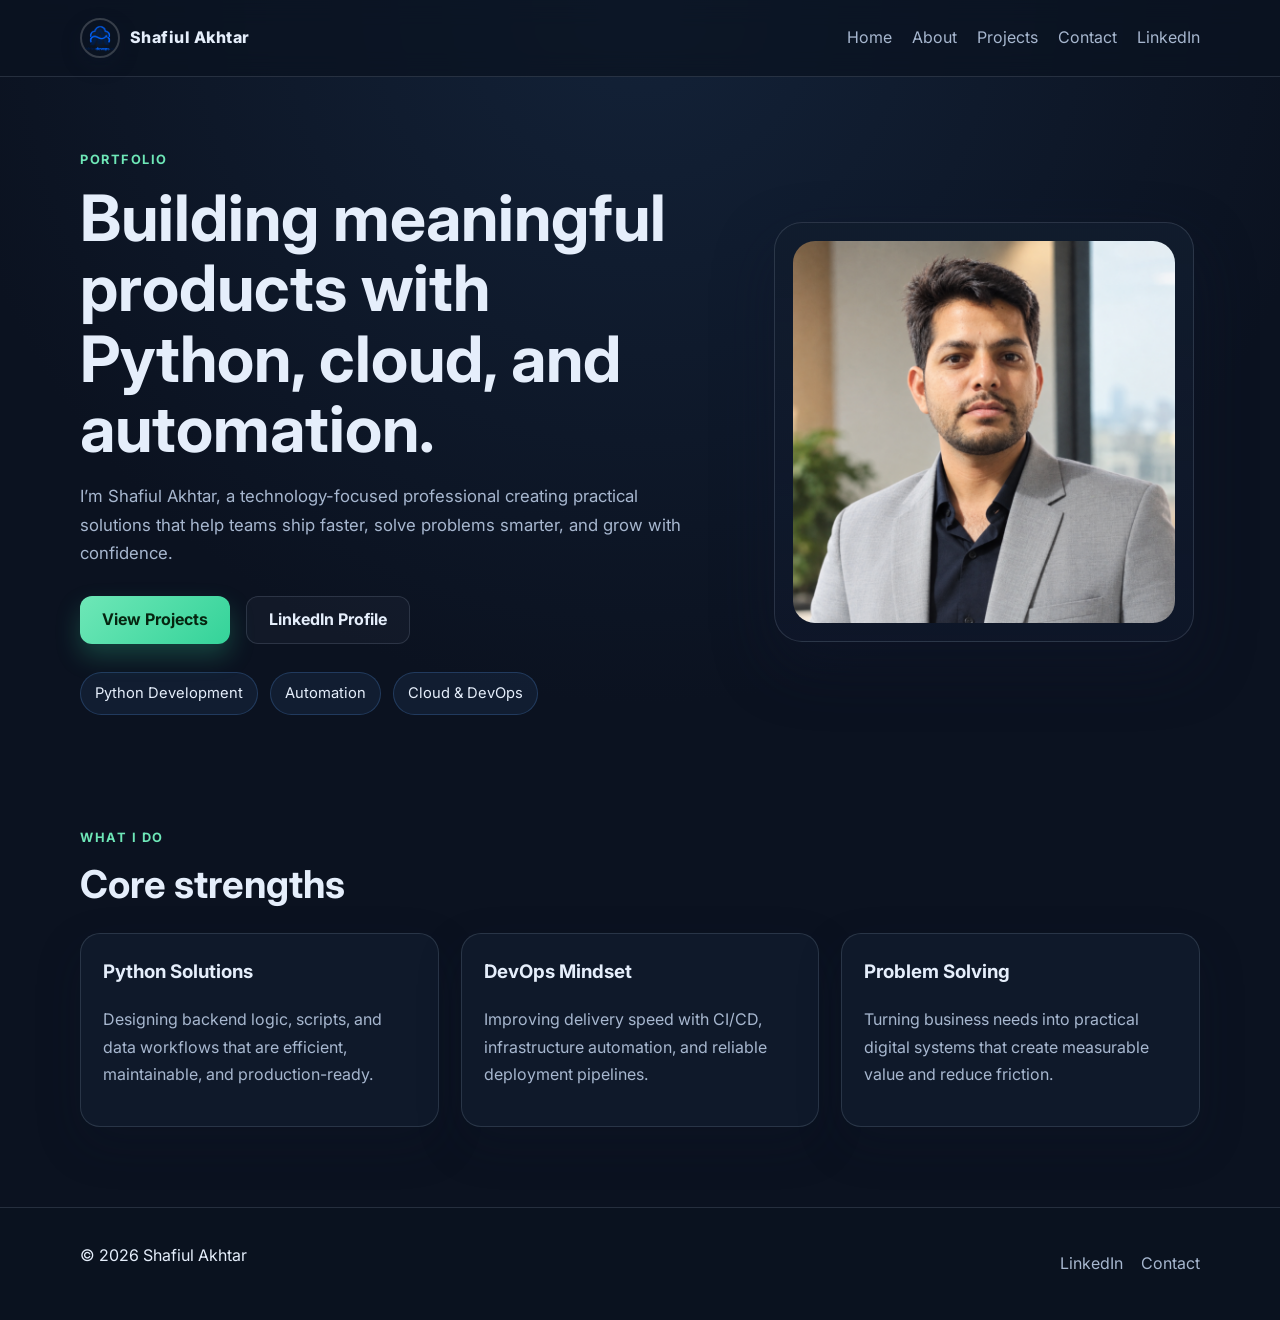
==== index.html @ 08b95251 "Convert project to static HTML/CSS site" ====
<!DOCTYPE html>
<html lang="en">
  <head>
    <meta charset="UTF-8" />
    <meta name="viewport" content="width=device-width, initial-scale=1.0" />
    <title>Home | Shafiul Akhtar</title>
    <meta name="description" content="Portfolio website for Shafiul Akhtar." />
    <link rel="preconnect" href="https://fonts.googleapis.com" />
    <link rel="preconnect" href="https://fonts.gstatic.com" crossorigin />
    <link href="https://fonts.googleapis.com/css2?family=Inter:wght@400;500;600;700;800&display=swap" rel="stylesheet" />
    <link rel="icon" type="image/png" href="static/images/logo.png" />
    <link rel="shortcut icon" type="image/png" href="static/images/logo.png" />
    <link rel="stylesheet" href="static/css/styles.css" />
  </head>
  <body>
    <header class="site-header">
      <div class="container nav-container">
        <a href="index.html" class="brand" aria-label="Shafiul Akhtar home">
          <img src="static/images/logo.png" alt="Shafiul Akhtar logo" class="brand-mark" />
          <span>Shafiul Akhtar</span>
        </a>
        <nav class="main-nav" aria-label="Main navigation">
          <a href="index.html">Home</a>
          <a href="about.html">About</a>
          <a href="projects.html">Projects</a>
          <a href="contact.html">Contact</a>
          <a href="https://www.linkedin.com/in/shafiul-akhtar-9606b3116" target="_blank" rel="noreferrer">LinkedIn</a>
        </nav>
      </div>
    </header>

    <main>
      <section class="hero">
        <div class="container hero-layout">
          <div class="hero-copy">
            <p class="eyebrow">Portfolio</p>
            <h1>Building meaningful products with Python, cloud, and automation.</h1>
            <p class="intro">
              I’m Shafiul Akhtar, a technology-focused professional creating practical solutions that help teams ship faster, solve problems smarter, and grow with confidence.
            </p>
            <div class="cta-row">
              <a class="primary-btn" href="projects.html">View Projects</a>
              <a class="secondary-btn" href="https://www.linkedin.com/in/shafiul-akhtar-9606b3116" target="_blank" rel="noreferrer">LinkedIn Profile</a>
            </div>
            <ul class="highlights">
              <li>Python Development</li>
              <li>Automation</li>
              <li>Cloud &amp; DevOps</li>
            </ul>
          </div>

          <div class="hero-visual">
            <div class="profile-card">
              <img src="static/images/profile_placeholder.png" alt="Shafiul Akhtar profile" class="profile-image" />
            </div>
          </div>
        </div>
      </section>

      <section class="featured section-spacing">
        <div class="container">
          <div class="section-heading">
            <p class="eyebrow">What I do</p>
            <h2>Core strengths</h2>
          </div>
          <div class="feature-grid">
            <article class="feature-card">
              <h3>Python Solutions</h3>
              <p>Designing backend logic, scripts, and data workflows that are efficient, maintainable, and production-ready.</p>
            </article>
            <article class="feature-card">
              <h3>DevOps Mindset</h3>
              <p>Improving delivery speed with CI/CD, infrastructure automation, and reliable deployment pipelines.</p>
            </article>
            <article class="feature-card">
              <h3>Problem Solving</h3>
              <p>Turning business needs into practical digital systems that create measurable value and reduce friction.</p>
            </article>
          </div>
        </div>
      </section>
    </main>

    <footer class="site-footer">
      <div class="container footer-content">
        <p>© 2026 Shafiul Akhtar</p>
        <div class="footer-links">
          <a href="https://www.linkedin.com/in/shafiul-akhtar-9606b3116" target="_blank" rel="noreferrer">LinkedIn</a>
          <a href="contact.html">Contact</a>
        </div>
      </div>
    </footer>
  </body>
</html>
---- static/css/styles.css ----
:root {
  --bg: #0b1220;
  --bg-soft: #111c2d;
  --panel: rgba(17, 28, 45, 0.8);
  --panel-border: rgba(148, 163, 184, 0.2);
  --text: #e5eefb;
  --muted: #a7b7cf;
  --primary: #6ee7b7;
  --primary-strong: #34d399;
  --accent: #60a5fa;
  --shadow: rgba(15, 23, 42, 0.45);
}

* {
  box-sizing: border-box;
}

html {
  scroll-behavior: smooth;
}

body {
  margin: 0;
  font-family: "Inter", sans-serif;
  background: radial-gradient(circle at top, #132238 0%, var(--bg) 48%);
  color: var(--text);
  line-height: 1.7;
}

a {
  color: inherit;
  text-decoration: none;
}

img {
  max-width: 100%;
  display: block;
}

.container {
  width: min(1120px, calc(100% - 32px));
  margin: 0 auto;
}

.section-spacing {
  padding: 80px 0;
}

.site-header {
  position: sticky;
  top: 0;
  z-index: 50;
  backdrop-filter: blur(12px);
  background: rgba(11, 18, 32, 0.72);
  border-bottom: 1px solid var(--panel-border);
}

.nav-container,
.footer-content {
  display: flex;
  align-items: center;
  justify-content: space-between;
  gap: 20px;
  min-height: 76px;
}

.brand {
  display: inline-flex;
  align-items: center;
  gap: 10px;
  font-weight: 800;
  letter-spacing: 0.03em;
  color: var(--text);
}

.brand-mark {
  width: 40px;
  height: 40px;
  border-radius: 50%;
  object-fit: cover;
  border: 2px solid rgba(255, 255, 255, 0.18);
  box-shadow: 0 8px 18px rgba(15, 23, 42, 0.35);
}

.main-nav {
  display: flex;
  align-items: center;
  gap: 20px;
  flex-wrap: wrap;
}

.main-nav a,
.footer-links a {
  color: var(--muted);
  transition: color 0.2s ease;
}

.main-nav a:hover,
.footer-links a:hover {
  color: var(--text);
}

.hero {
  padding: 72px 0 32px;
}

.hero-layout,
.about-layout,
.contact-layout {
  display: grid;
  grid-template-columns: 1.2fr 0.8fr;
  gap: 40px;
  align-items: center;
}

.eyebrow {
  margin: 0 0 12px;
  color: var(--primary);
  font-size: 0.8rem;
  font-weight: 700;
  letter-spacing: 0.12em;
  text-transform: uppercase;
}

h1,
h2,
h3,
p {
  margin-top: 0;
}

h1 {
  font-size: clamp(2.2rem, 5vw, 4rem);
  line-height: 1.1;
  margin-bottom: 18px;
}

h2 {
  font-size: clamp(1.8rem, 3vw, 2.6rem);
  line-height: 1.2;
  margin-bottom: 18px;
}

.intro {
  font-size: 1.05rem;
  color: var(--muted);
  max-width: 620px;
}

.cta-row {
  display: flex;
  flex-wrap: wrap;
  gap: 16px;
  margin-top: 28px;
}

.primary-btn,
.secondary-btn {
  display: inline-flex;
  align-items: center;
  justify-content: center;
  min-height: 48px;
  padding: 0 22px;
  border-radius: 12px;
  font-weight: 700;
  transition: transform 0.2s ease, box-shadow 0.2s ease;
}

.primary-btn {
  background: linear-gradient(135deg, var(--primary), var(--primary-strong));
  color: #062510;
  box-shadow: 0 12px 24px rgba(52, 211, 153, 0.25);
}

.secondary-btn {
  border: 1px solid var(--panel-border);
  background: rgba(148, 163, 184, 0.05);
  color: var(--text);
}

.primary-btn:hover,
.secondary-btn:hover {
  transform: translateY(-1px);
}

.highlights {
  list-style: none;
  padding: 0;
  margin: 28px 0 0;
  display: flex;
  flex-wrap: wrap;
  gap: 12px;
}

.highlights li {
  background: rgba(96, 165, 250, 0.08);
  color: var(--text);
  border: 1px solid rgba(96, 165, 250, 0.22);
  border-radius: 999px;
  padding: 8px 14px;
  font-size: 0.92rem;
}

.hero-visual,
.about-visual {
  display: flex;
  justify-content: center;
}

.profile-card {
  width: min(420px, 100%);
  background: linear-gradient(180deg, rgba(17, 28, 45, 0.96), rgba(15, 23, 42, 0.82));
  border: 1px solid var(--panel-border);
  border-radius: 28px;
  padding: 18px;
  box-shadow: 0 24px 60px var(--shadow);
}

.small-card {
  width: min(340px, 100%);
}

.profile-image {
  width: 100%;
  aspect-ratio: 1 / 1;
  object-fit: cover;
  border-radius: 22px;
  background: #1f2f46;
}

.section-heading {
  margin-bottom: 26px;
}

.feature-grid,
.project-grid {
  display: grid;
  grid-template-columns: repeat(3, minmax(0, 1fr));
  gap: 22px;
}

.feature-card,
.project-card,
.contact-panel,
.contact-form {
  background: var(--panel);
  border: 1px solid var(--panel-border);
  border-radius: 20px;
  box-shadow: 0 18px 45px rgba(15, 23, 42, 0.22);
}

.feature-card,
.project-body {
  padding: 22px;
}

.feature-card p,
.project-card p,
.about-copy p,
.contact-panel p,
.contact-list {
  color: var(--muted);
}

.project-card {
  overflow: hidden;
}

.project-thumb {
  height: 180px;
  background-size: cover;
  background-position: center;
}

.thumb-one {
  background: linear-gradient(135deg, #2dd4bf, #2563eb);
}

.thumb-two {
  background: linear-gradient(135deg, #60a5fa, #1d4ed8);
}

.thumb-three {
  background: linear-gradient(135deg, #f9a8d4, #7c3aed);
}

.narrow {
  max-width: 720px;
  margin-inline: auto;
}

.text-center {
  text-align: center;
}

.about-copy {
  max-width: 620px;
}

.bullet-list {
  margin-top: 18px;
  padding-left: 20px;
  color: var(--text);
}

.contact-panel,
.contact-form {
  padding: 24px;
}

.contact-list {
  list-style: none;
  padding: 0;
  margin: 18px 0 0;
  display: grid;
  gap: 12px;
}

.contact-form {
  display: grid;
  gap: 16px;
}

.contact-form label {
  display: grid;
  gap: 8px;
  font-weight: 600;
  color: var(--text);
}

.contact-form input,
.contact-form textarea {
  width: 100%;
  border: 1px solid rgba(148, 163, 184, 0.24);
  border-radius: 12px;
  padding: 12px 14px;
  font: inherit;
  background: rgba(15, 23, 42, 0.6);
  color: var(--text);
}

.site-footer {
  border-top: 1px solid var(--panel-border);
  background: rgba(11, 18, 32, 0.8);
  padding: 18px 0;
}

.footer-links {
  display: flex;
  gap: 18px;
}

@media (max-width: 760px) {
  .hero-layout,
  .about-layout,
  .contact-layout,
  .feature-grid,
  .project-grid {
    grid-template-columns: 1fr;
  }

  .main-nav {
    justify-content: center;
    padding-bottom: 10px;
  }

  .nav-container,
  .footer-content {
    flex-direction: column;
    justify-content: center;
    min-height: auto;
    padding: 14px 0;
  }
}
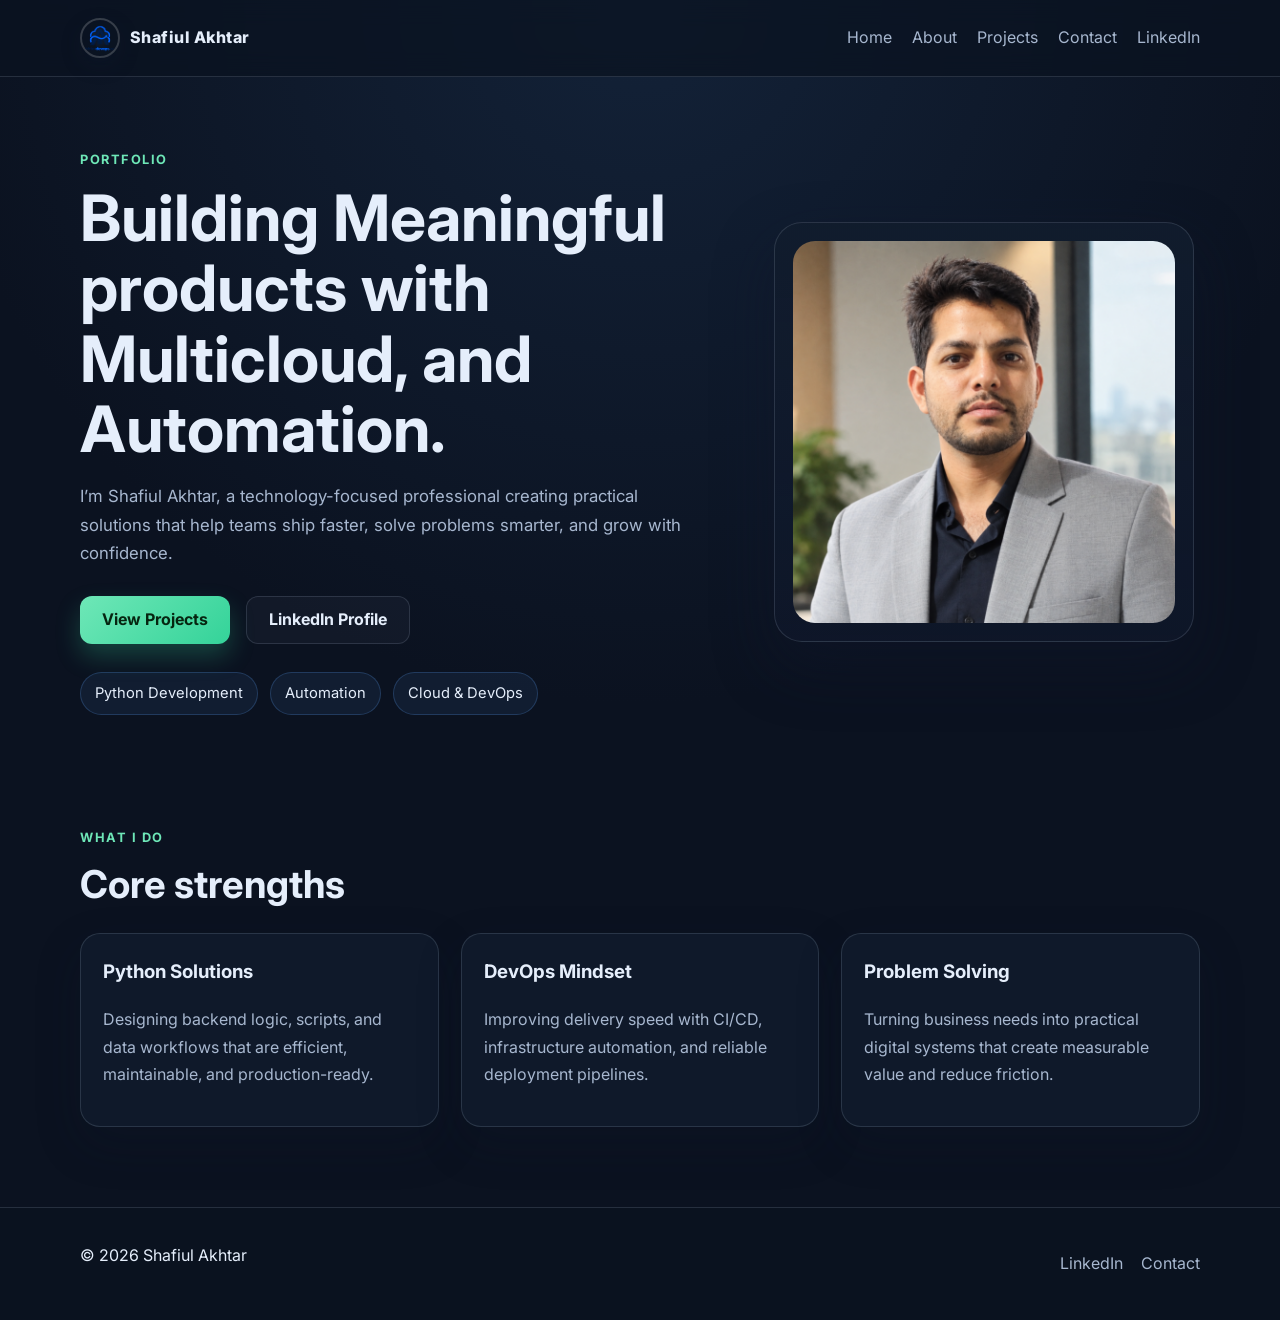
==== commit 7962aea1: "Update hero heading text for clarity and emphasis" ====
--- a/index.html
+++ b/index.html
@@ -34,7 +34,7 @@
         <div class="container hero-layout">
           <div class="hero-copy">
             <p class="eyebrow">Portfolio</p>
-            <h1>Building meaningful products with Python, cloud, and automation.</h1>
+            <h1>Building Meaningful products with Multicloud, and Automation.</h1>
             <p class="intro">
               I’m Shafiul Akhtar, a technology-focused professional creating practical solutions that help teams ship faster, solve problems smarter, and grow with confidence.
             </p>
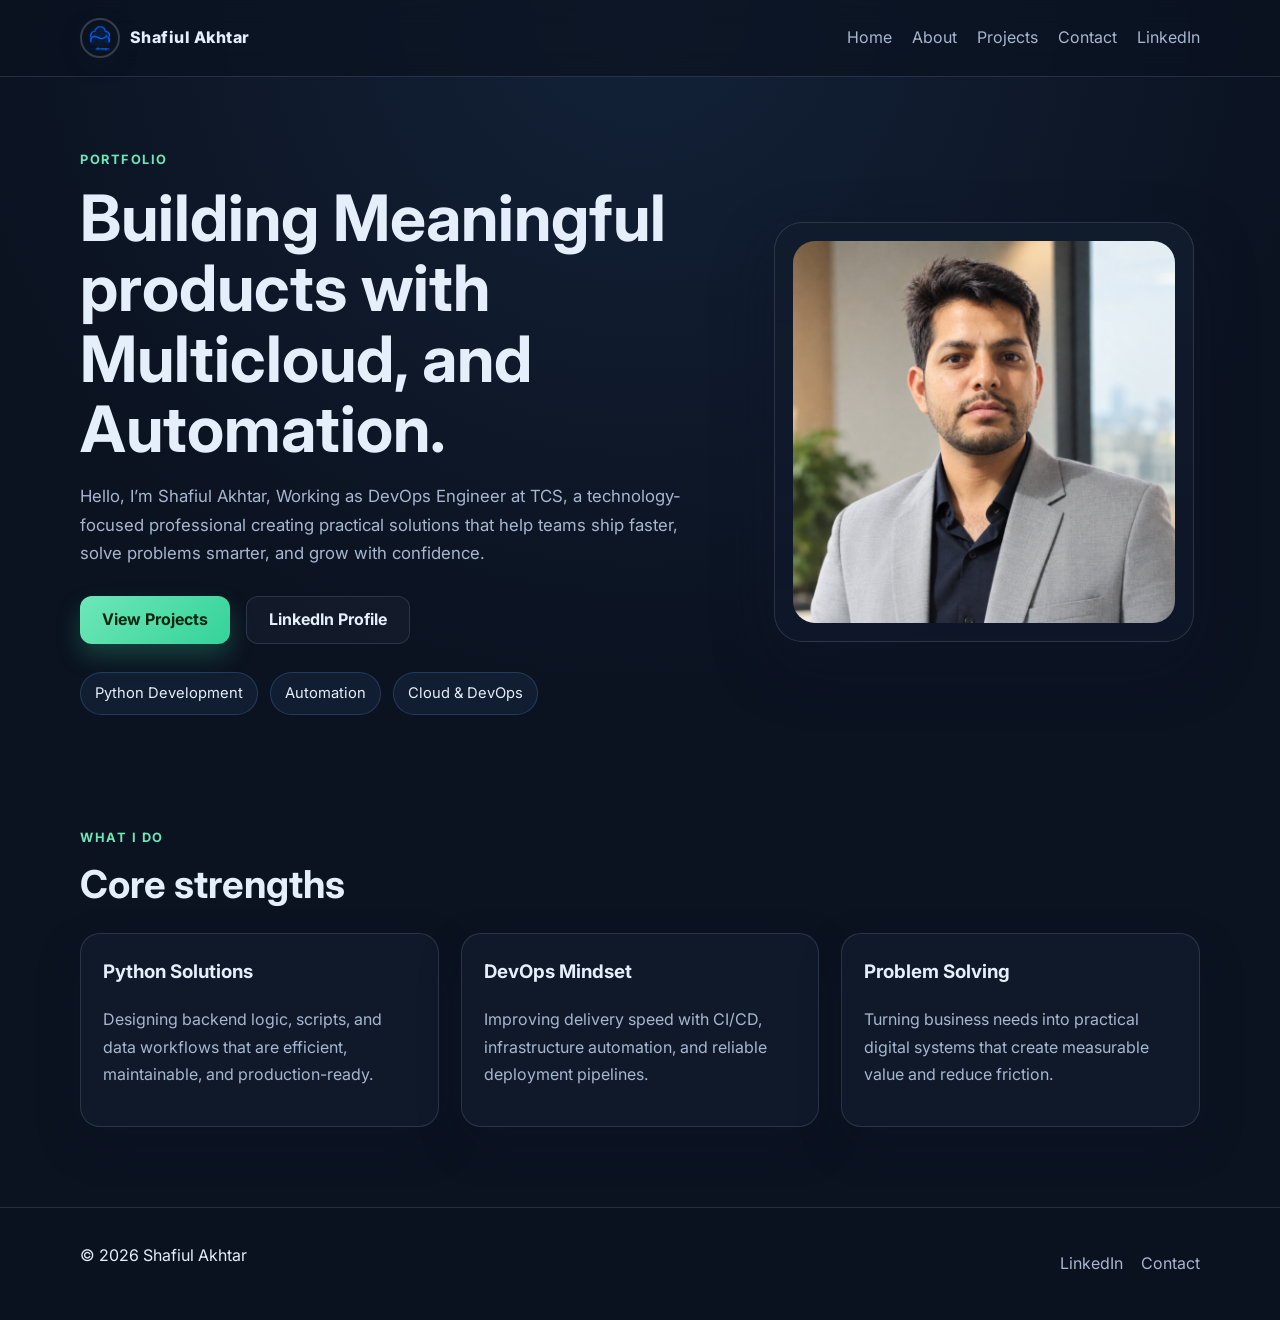
==== commit 6734cafd: "Revise introduction in index.html Updated introduction text to include current role as DevOps Engine" ====
--- a/index.html
+++ b/index.html
@@ -36,7 +36,7 @@
             <p class="eyebrow">Portfolio</p>
             <h1>Building Meaningful products with Multicloud, and Automation.</h1>
             <p class="intro">
-              I’m Shafiul Akhtar, a technology-focused professional creating practical solutions that help teams ship faster, solve problems smarter, and grow with confidence.
+              Hello, I’m Shafiul Akhtar, Working as DevOps Engineer at TCS, a technology-focused professional creating practical solutions that help teams ship faster, solve problems smarter, and grow with confidence.
             </p>
             <div class="cta-row">
               <a class="primary-btn" href="projects.html">View Projects</a>
